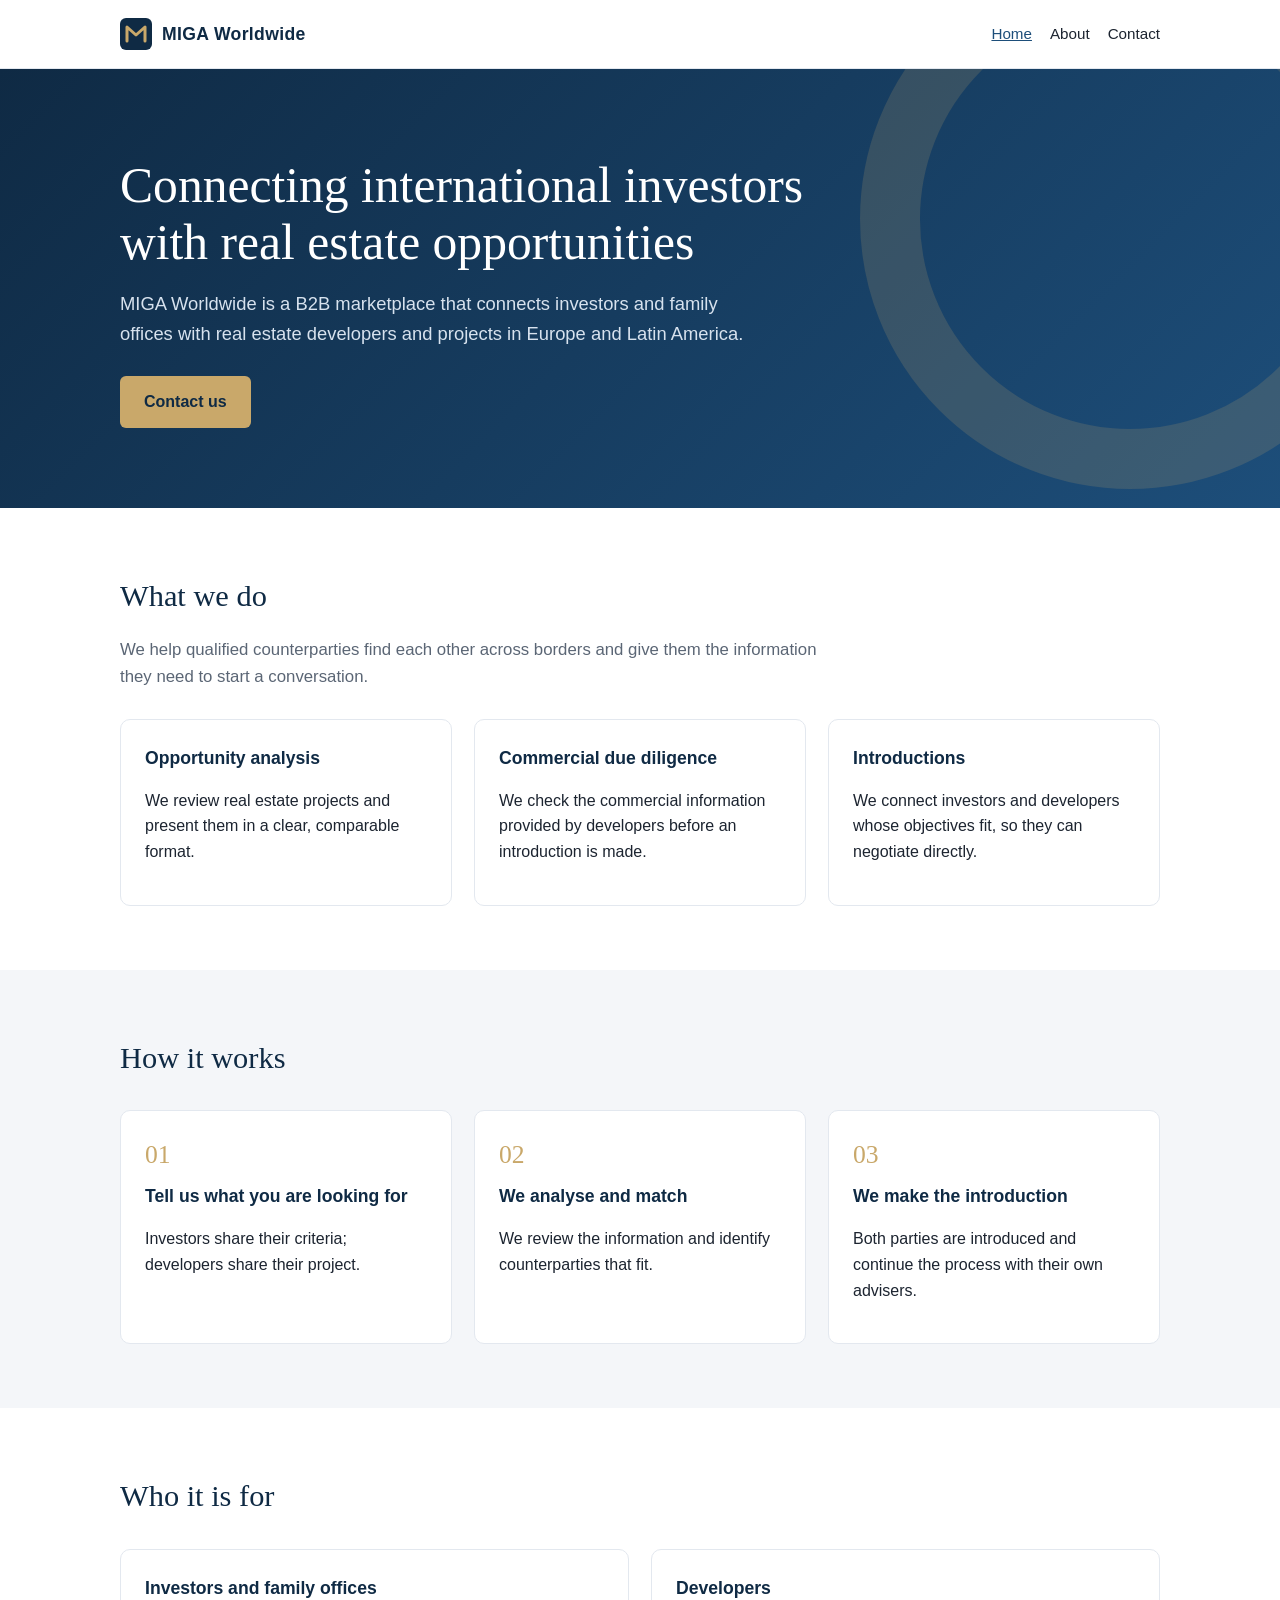
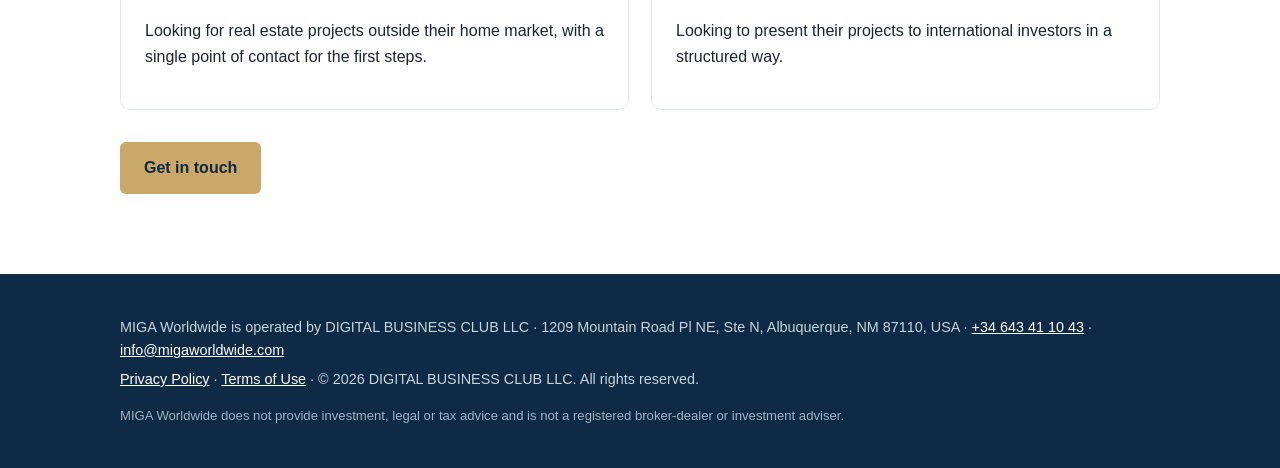
==== index.html @ 33de41b5 "Web inicial MIGA Worldwide (D1)" ====
<!DOCTYPE html>
<html lang="en">
<head>
  <meta charset="utf-8">
  <meta name="viewport" content="width=device-width, initial-scale=1">
  <title>MIGA Worldwide | International Real Estate Investment Marketplace</title>
  <meta name="description" content="MIGA Worldwide is a B2B marketplace connecting investors and family offices with real estate developers and opportunities in Europe and Latin America. Operated by DIGITAL BUSINESS CLUB LLC.">
  <!-- META DOMAIN VERIFICATION: <meta name="facebook-domain-verification" content="PEGAR_CODIGO_AQUI" /> -->
  <link rel="canonical" href="https://migaworldwide.com/">
  <link rel="icon" href="/assets/favicon.svg" type="image/svg+xml">
  <meta property="og:type" content="website">
  <meta property="og:site_name" content="MIGA Worldwide">
  <meta property="og:title" content="MIGA Worldwide | International Real Estate Investment Marketplace">
  <meta property="og:description" content="MIGA Worldwide is a B2B marketplace connecting investors and family offices with real estate developers and opportunities in Europe and Latin America. Operated by DIGITAL BUSINESS CLUB LLC.">
  <meta property="og:url" content="https://migaworldwide.com/">
  <meta property="og:image" content="https://migaworldwide.com/assets/og.png">
  <link rel="stylesheet" href="/assets/style.css">
</head>
<body>
<header class="site"><div class="wrap">
  <a class="brand" href="/"><img src="/assets/favicon.svg" alt="" width="32" height="32">MIGA Worldwide</a>
  <nav aria-label="Main"><a href="/" aria-current="page">Home</a><a href="/about/">About</a><a href="/contact/">Contact</a></nav>
</div></header>
<main>
<section class="hero"><div class="wrap">
  <h1>Connecting international investors with real estate opportunities</h1>
  <p>MIGA Worldwide is a B2B marketplace that connects investors and family offices with real estate developers and projects in Europe and Latin America.</p>
  <a class="btn" href="/contact/">Contact us</a>
</div></section>
<section><div class="wrap">
  <h2>What we do</h2>
  <p class="lead">We help qualified counterparties find each other across borders and give them the information they need to start a conversation.</p>
  <div class="grid">
    <div class="card"><h3>Opportunity analysis</h3><p>We review real estate projects and present them in a clear, comparable format.</p></div>
    <div class="card"><h3>Commercial due diligence</h3><p>We check the commercial information provided by developers before an introduction is made.</p></div>
    <div class="card"><h3>Introductions</h3><p>We connect investors and developers whose objectives fit, so they can negotiate directly.</p></div>
  </div>
</div></section>
<section class="alt"><div class="wrap">
  <h2>How it works</h2>
  <div class="grid">
    <div class="card"><span class="step">01</span><h3>Tell us what you are looking for</h3><p>Investors share their criteria; developers share their project.</p></div>
    <div class="card"><span class="step">02</span><h3>We analyse and match</h3><p>We review the information and identify counterparties that fit.</p></div>
    <div class="card"><span class="step">03</span><h3>We make the introduction</h3><p>Both parties are introduced and continue the process with their own advisers.</p></div>
  </div>
</div></section>
<section><div class="wrap">
  <h2>Who it is for</h2>
  <div class="grid">
    <div class="card"><h3>Investors and family offices</h3><p>Looking for real estate projects outside their home market, with a single point of contact for the first steps.</p></div>
    <div class="card"><h3>Developers</h3><p>Looking to present their projects to international investors in a structured way.</p></div>
  </div>
  <p style="margin-top:32px"><a class="btn" href="/contact/">Get in touch</a></p>
</div></section>
</main>
<footer class="site"><div class="wrap">
  <p>MIGA Worldwide is operated by DIGITAL BUSINESS CLUB LLC · 1209 Mountain Road Pl NE, Ste N, Albuquerque, NM 87110, USA · <a href="tel:+34643411043">+34 643 41 10 43</a> · <a href="mailto:info@migaworldwide.com">info@migaworldwide.com</a></p>
  <p><a href="/privacy/">Privacy Policy</a> · <a href="/terms/">Terms of Use</a> · &copy; 2026 DIGITAL BUSINESS CLUB LLC. All rights reserved.</p>
  <p class="disclaimer">MIGA Worldwide does not provide investment, legal or tax advice and is not a registered broker-dealer or investment adviser.</p>
</div></footer>
</body>
</html>
---- assets/style.css ----
:root{--navy:#0f2a44;--navy2:#1d4e7a;--gold:#c9a86a;--ink:#1c2430;--muted:#5b6675;--bg:#ffffff;--soft:#f4f6f9;--line:#e3e8ef}
*{box-sizing:border-box}
html{-webkit-text-size-adjust:100%}
body{margin:0;font-family:-apple-system,BlinkMacSystemFont,"Segoe UI",Roboto,Helvetica,Arial,sans-serif;color:var(--ink);background:var(--bg);line-height:1.6}
a{color:var(--navy2)}
.wrap{max-width:1080px;margin:0 auto;padding:0 20px}
header.site{border-bottom:1px solid var(--line);background:#fff}
header.site .wrap{display:flex;align-items:center;justify-content:space-between;gap:16px;min-height:68px;flex-wrap:wrap}
.brand{display:flex;align-items:center;gap:10px;font-weight:700;color:var(--navy);text-decoration:none;font-size:1.1rem;letter-spacing:.02em}
.brand img{width:32px;height:32px}
nav a{margin-left:18px;color:var(--ink);text-decoration:none;font-size:.95rem}
nav a:hover,nav a[aria-current]{color:var(--navy2);text-decoration:underline}
.hero{background:linear-gradient(135deg,var(--navy),var(--navy2));color:#fff;padding:88px 0 80px;position:relative;overflow:hidden}
.hero:after{content:"";position:absolute;right:-120px;top:-120px;width:420px;height:420px;border-radius:50%;border:60px solid rgba(201,168,106,.18)}
.hero h1{font-family:Georgia,"Times New Roman",serif;font-weight:400;font-size:clamp(2rem,4.5vw,3.1rem);line-height:1.15;margin:0 0 18px;max-width:760px}
.hero p{font-size:1.15rem;color:#d7e2ee;max-width:640px;margin:0 0 28px}
.btn{display:inline-block;background:var(--gold);color:var(--navy);font-weight:600;padding:13px 24px;border-radius:6px;text-decoration:none}
.btn:hover{filter:brightness(1.05)}
section{padding:64px 0}
section.alt{background:var(--soft)}
h2{font-family:Georgia,"Times New Roman",serif;font-weight:400;color:var(--navy);font-size:1.9rem;margin:0 0 16px}
h3{color:var(--navy);margin:0 0 8px;font-size:1.1rem}
.lead{color:var(--muted);max-width:720px;font-size:1.05rem}
.grid{display:grid;grid-template-columns:repeat(auto-fit,minmax(240px,1fr));gap:22px;margin-top:28px}
.card{background:#fff;border:1px solid var(--line);border-radius:10px;padding:24px}
.step{font-family:Georgia,serif;color:var(--gold);font-size:1.6rem;display:block;margin-bottom:6px}
.page{padding:56px 0 64px}
.page h1{font-family:Georgia,"Times New Roman",serif;font-weight:400;color:var(--navy);font-size:2.2rem;margin:0 0 20px}
.page h2{font-size:1.35rem;margin-top:32px}
.prose{max-width:780px}
address{font-style:normal}
.contact-box{background:var(--soft);border:1px solid var(--line);border-radius:10px;padding:24px;max-width:560px}
.contact-box dt{font-weight:600;color:var(--navy);margin-top:12px}
.contact-box dd{margin:2px 0 0}
footer.site{background:var(--navy);color:#c6d3e0;font-size:.9rem;padding:36px 0}
footer.site a{color:#fff}
footer.site p{margin:6px 0}
.disclaimer{color:#9fb2c6;font-size:.82rem;margin-top:14px!important}
@media (max-width:600px){nav a{margin:0 14px 0 0}header.site .wrap{padding-top:10px;padding-bottom:10px}.hero{padding:60px 0}}
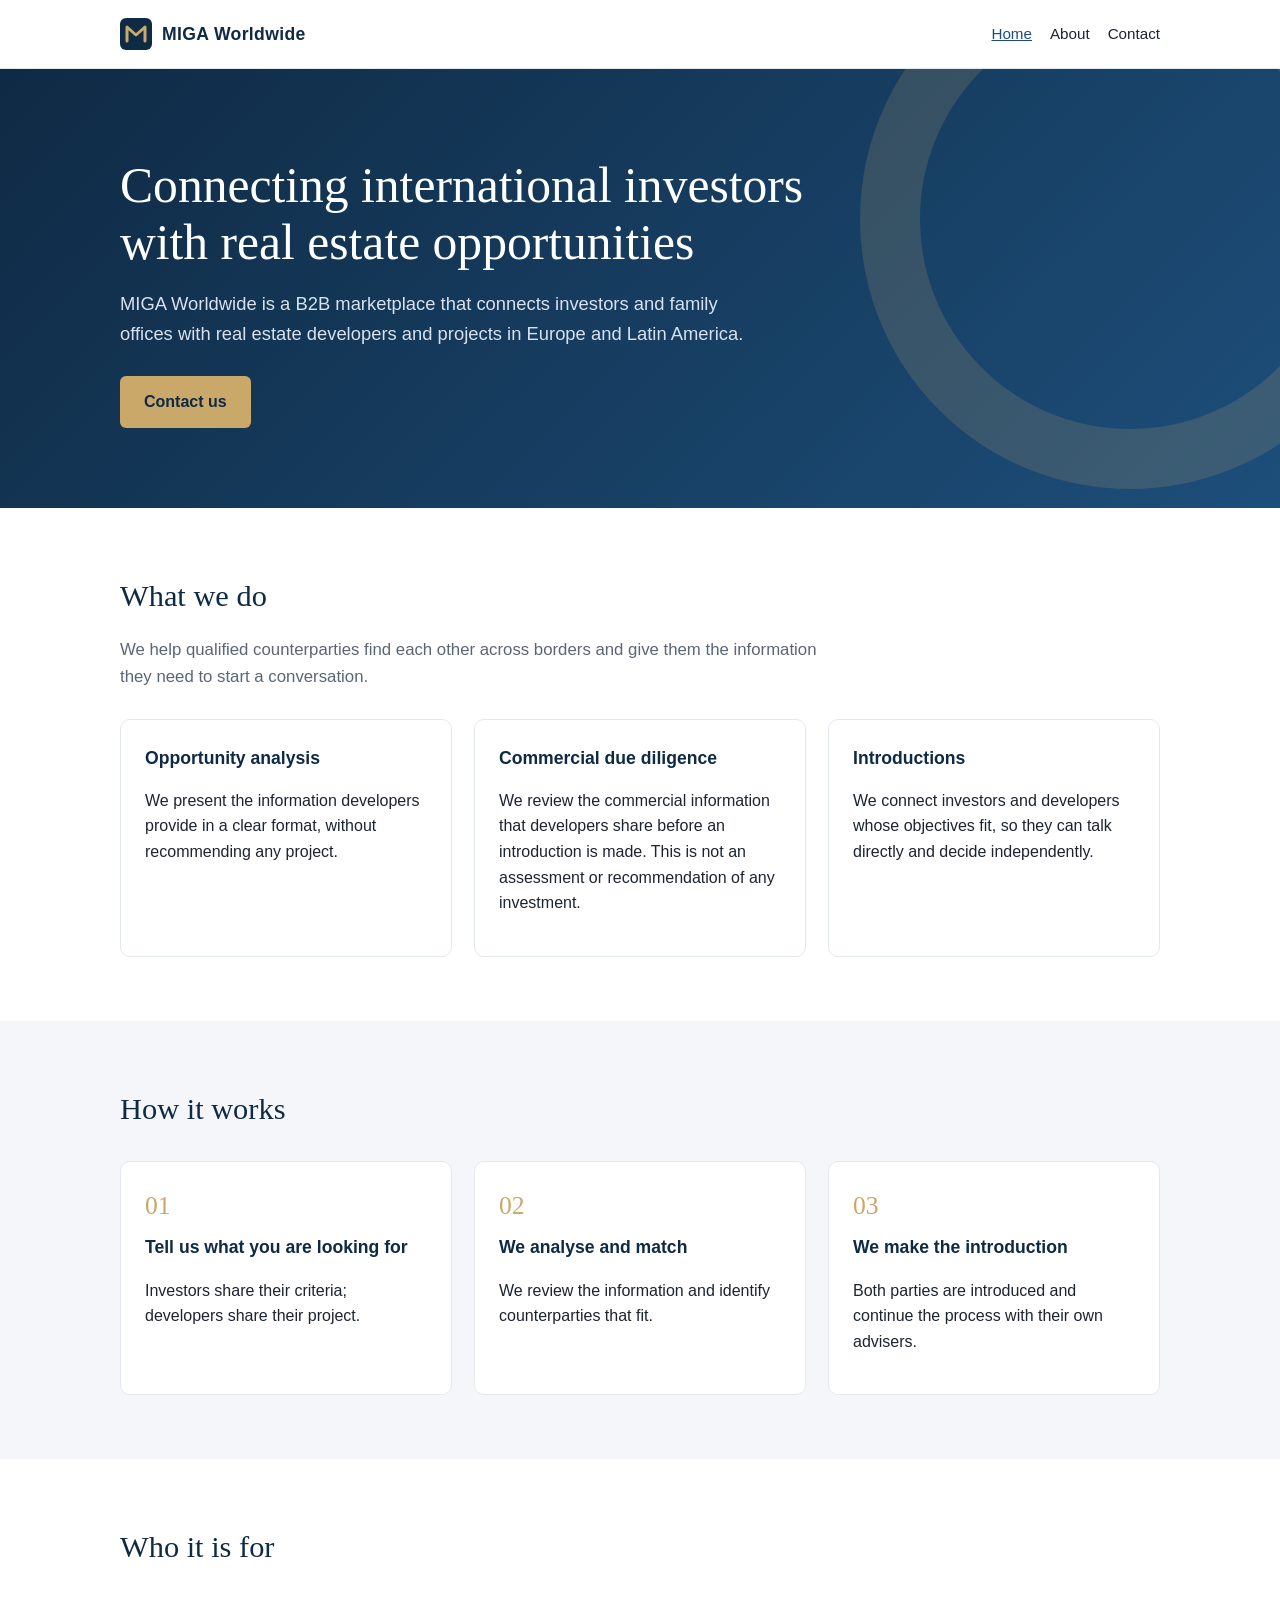
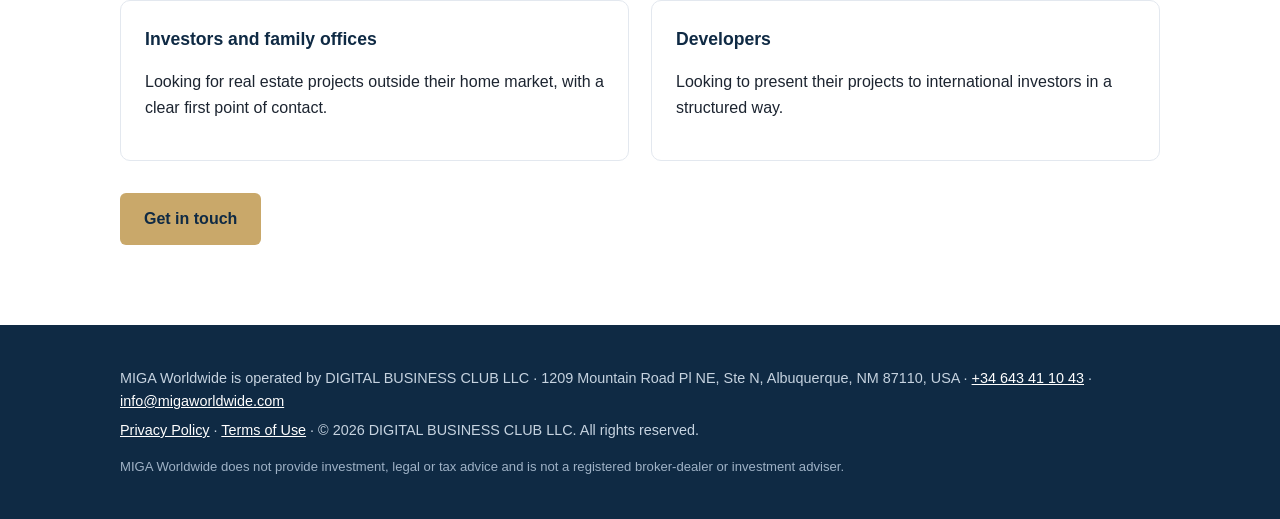
==== commit a14ee341: "Ajustes de redacción tras auditoría (riesgo regulatorio) y OG" ====
--- a/index.html
+++ b/index.html
@@ -14,6 +14,8 @@
   <meta property="og:description" content="MIGA Worldwide is a B2B marketplace connecting investors and family offices with real estate developers and opportunities in Europe and Latin America. Operated by DIGITAL BUSINESS CLUB LLC.">
   <meta property="og:url" content="https://migaworldwide.com/">
   <meta property="og:image" content="https://migaworldwide.com/assets/og.png">
+  <meta property="og:image:alt" content="MIGA Worldwide">
+  <meta name="twitter:card" content="summary_large_image">
   <link rel="stylesheet" href="/assets/style.css">
 </head>
 <body>
@@ -31,9 +33,9 @@
   <h2>What we do</h2>
   <p class="lead">We help qualified counterparties find each other across borders and give them the information they need to start a conversation.</p>
   <div class="grid">
-    <div class="card"><h3>Opportunity analysis</h3><p>We review real estate projects and present them in a clear, comparable format.</p></div>
-    <div class="card"><h3>Commercial due diligence</h3><p>We check the commercial information provided by developers before an introduction is made.</p></div>
-    <div class="card"><h3>Introductions</h3><p>We connect investors and developers whose objectives fit, so they can negotiate directly.</p></div>
+    <div class="card"><h3>Opportunity analysis</h3><p>We present the information developers provide in a clear format, without recommending any project.</p></div>
+    <div class="card"><h3>Commercial due diligence</h3><p>We review the commercial information that developers share before an introduction is made. This is not an assessment or recommendation of any investment.</p></div>
+    <div class="card"><h3>Introductions</h3><p>We connect investors and developers whose objectives fit, so they can talk directly and decide independently.</p></div>
   </div>
 </div></section>
 <section class="alt"><div class="wrap">
@@ -47,7 +49,7 @@
 <section><div class="wrap">
   <h2>Who it is for</h2>
   <div class="grid">
-    <div class="card"><h3>Investors and family offices</h3><p>Looking for real estate projects outside their home market, with a single point of contact for the first steps.</p></div>
+    <div class="card"><h3>Investors and family offices</h3><p>Looking for real estate projects outside their home market, with a clear first point of contact.</p></div>
     <div class="card"><h3>Developers</h3><p>Looking to present their projects to international investors in a structured way.</p></div>
   </div>
   <p style="margin-top:32px"><a class="btn" href="/contact/">Get in touch</a></p>
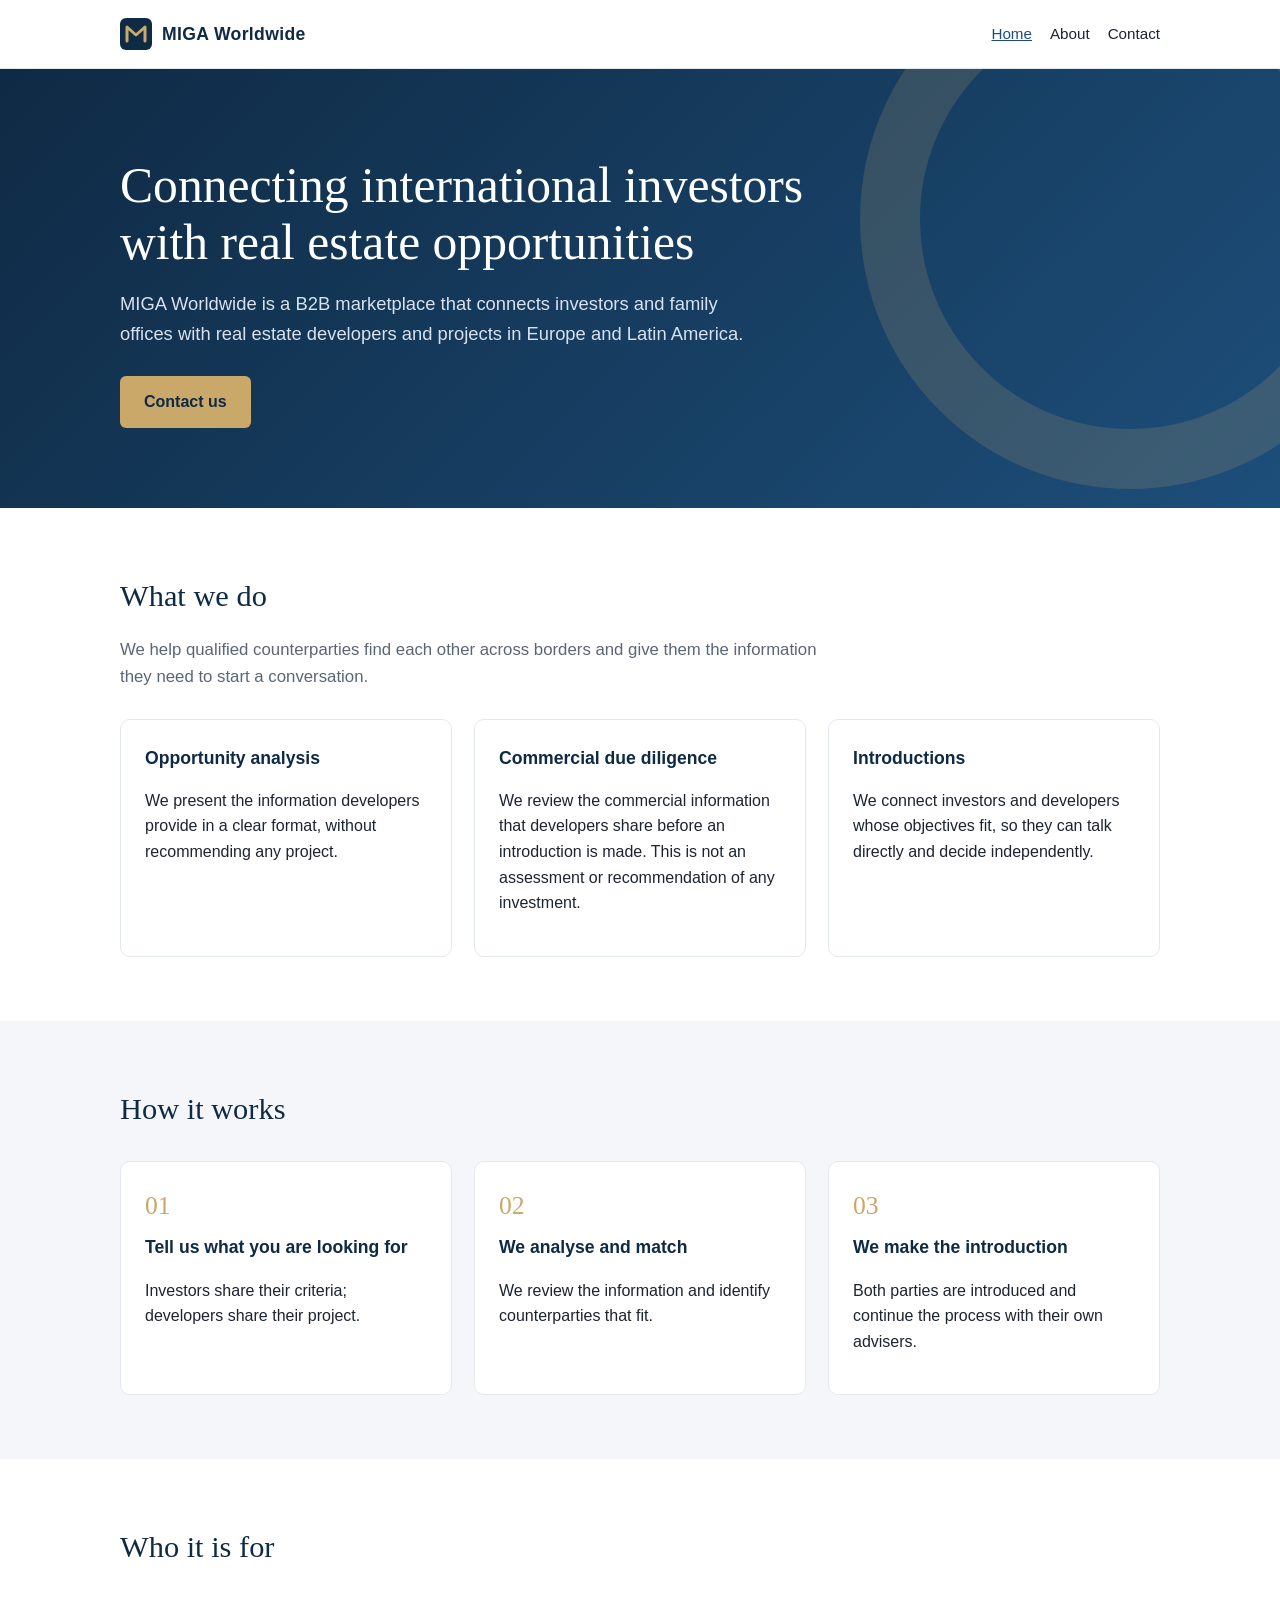
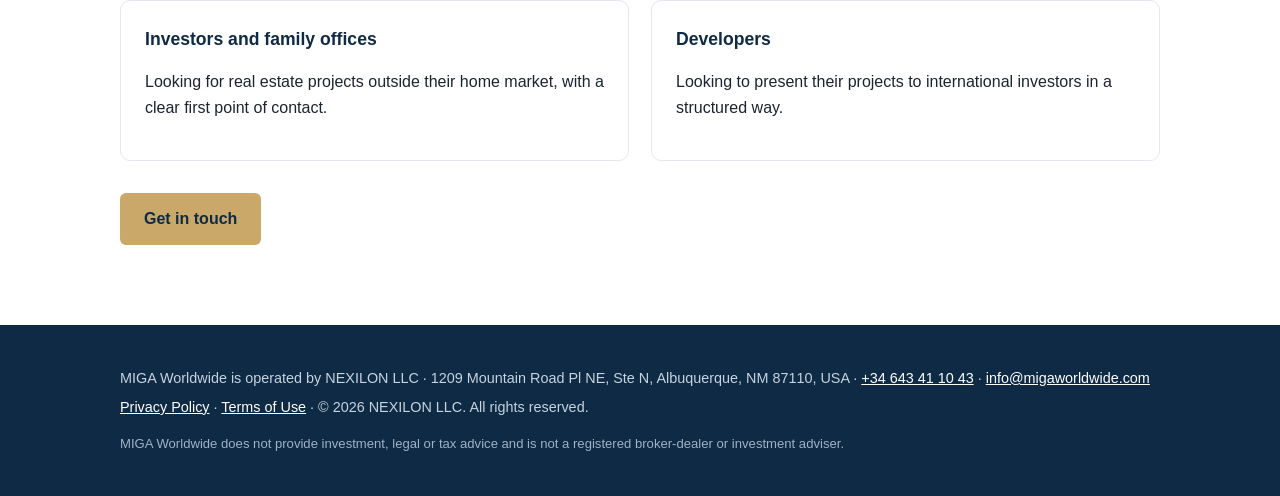
==== commit 18f32ea1: "Entidad legal: NEXILON LLC (D2)" ====
--- a/index.html
+++ b/index.html
@@ -4,14 +4,14 @@
   <meta charset="utf-8">
   <meta name="viewport" content="width=device-width, initial-scale=1">
   <title>MIGA Worldwide | International Real Estate Investment Marketplace</title>
-  <meta name="description" content="MIGA Worldwide is a B2B marketplace connecting investors and family offices with real estate developers and opportunities in Europe and Latin America. Operated by DIGITAL BUSINESS CLUB LLC.">
-  <!-- META DOMAIN VERIFICATION: <meta name="facebook-domain-verification" content="PEGAR_CODIGO_AQUI" /> -->
+  <meta name="description" content="MIGA Worldwide is a B2B marketplace connecting investors and family offices with real estate developers and opportunities in Europe and Latin America. Operated by NEXILON LLC.">
+  <meta name="facebook-domain-verification" content="yw71cjnn2fhqag37tvkx1z5cruil11" />
   <link rel="canonical" href="https://migaworldwide.com/">
   <link rel="icon" href="/assets/favicon.svg" type="image/svg+xml">
   <meta property="og:type" content="website">
   <meta property="og:site_name" content="MIGA Worldwide">
   <meta property="og:title" content="MIGA Worldwide | International Real Estate Investment Marketplace">
-  <meta property="og:description" content="MIGA Worldwide is a B2B marketplace connecting investors and family offices with real estate developers and opportunities in Europe and Latin America. Operated by DIGITAL BUSINESS CLUB LLC.">
+  <meta property="og:description" content="MIGA Worldwide is a B2B marketplace connecting investors and family offices with real estate developers and opportunities in Europe and Latin America. Operated by NEXILON LLC.">
   <meta property="og:url" content="https://migaworldwide.com/">
   <meta property="og:image" content="https://migaworldwide.com/assets/og.png">
   <meta property="og:image:alt" content="MIGA Worldwide">
@@ -56,8 +56,8 @@
 </div></section>
 </main>
 <footer class="site"><div class="wrap">
-  <p>MIGA Worldwide is operated by DIGITAL BUSINESS CLUB LLC · 1209 Mountain Road Pl NE, Ste N, Albuquerque, NM 87110, USA · <a href="tel:+34643411043">+34 643 41 10 43</a> · <a href="mailto:info@migaworldwide.com">info@migaworldwide.com</a></p>
-  <p><a href="/privacy/">Privacy Policy</a> · <a href="/terms/">Terms of Use</a> · &copy; 2026 DIGITAL BUSINESS CLUB LLC. All rights reserved.</p>
+  <p>MIGA Worldwide is operated by NEXILON LLC · 1209 Mountain Road Pl NE, Ste N, Albuquerque, NM 87110, USA · <a href="tel:+34643411043">+34 643 41 10 43</a> · <a href="mailto:info@migaworldwide.com">info@migaworldwide.com</a></p>
+  <p><a href="/privacy/">Privacy Policy</a> · <a href="/terms/">Terms of Use</a> · &copy; 2026 NEXILON LLC. All rights reserved.</p>
   <p class="disclaimer">MIGA Worldwide does not provide investment, legal or tax advice and is not a registered broker-dealer or investment adviser.</p>
 </div></footer>
 </body>
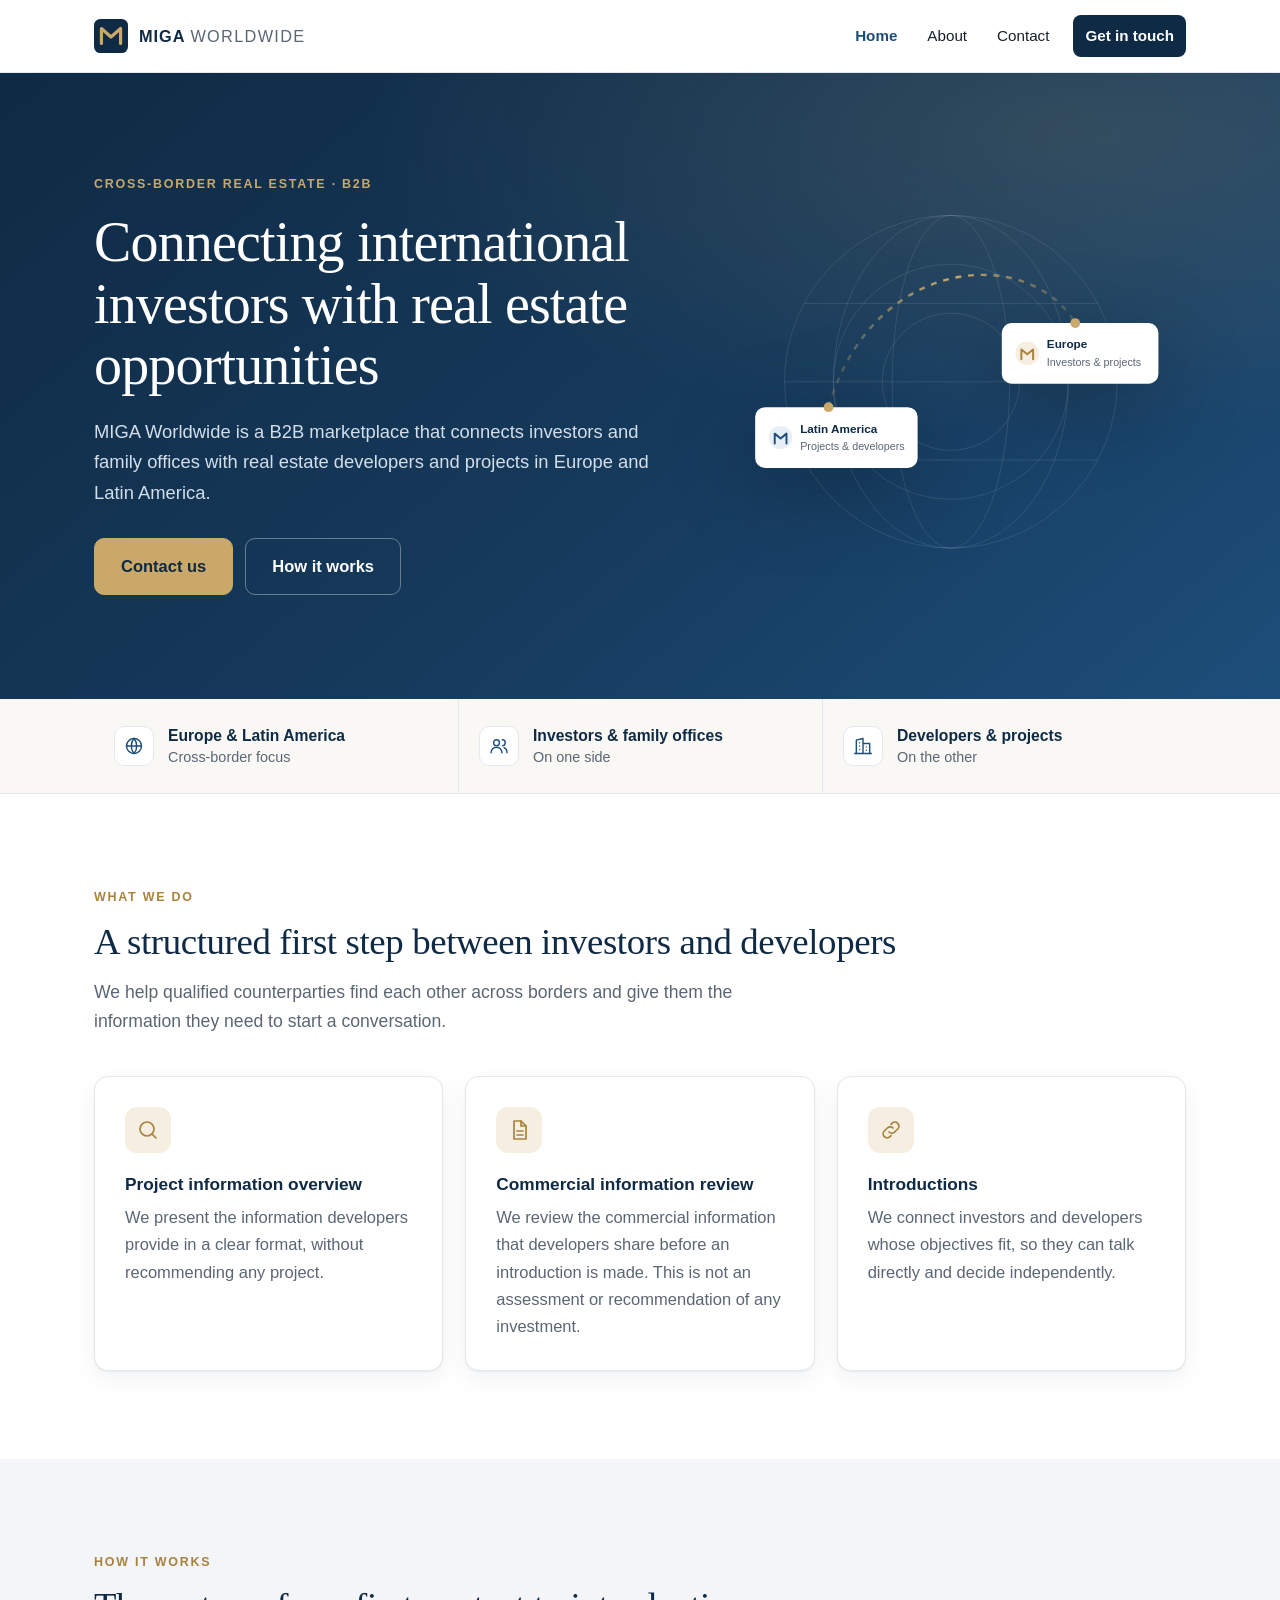
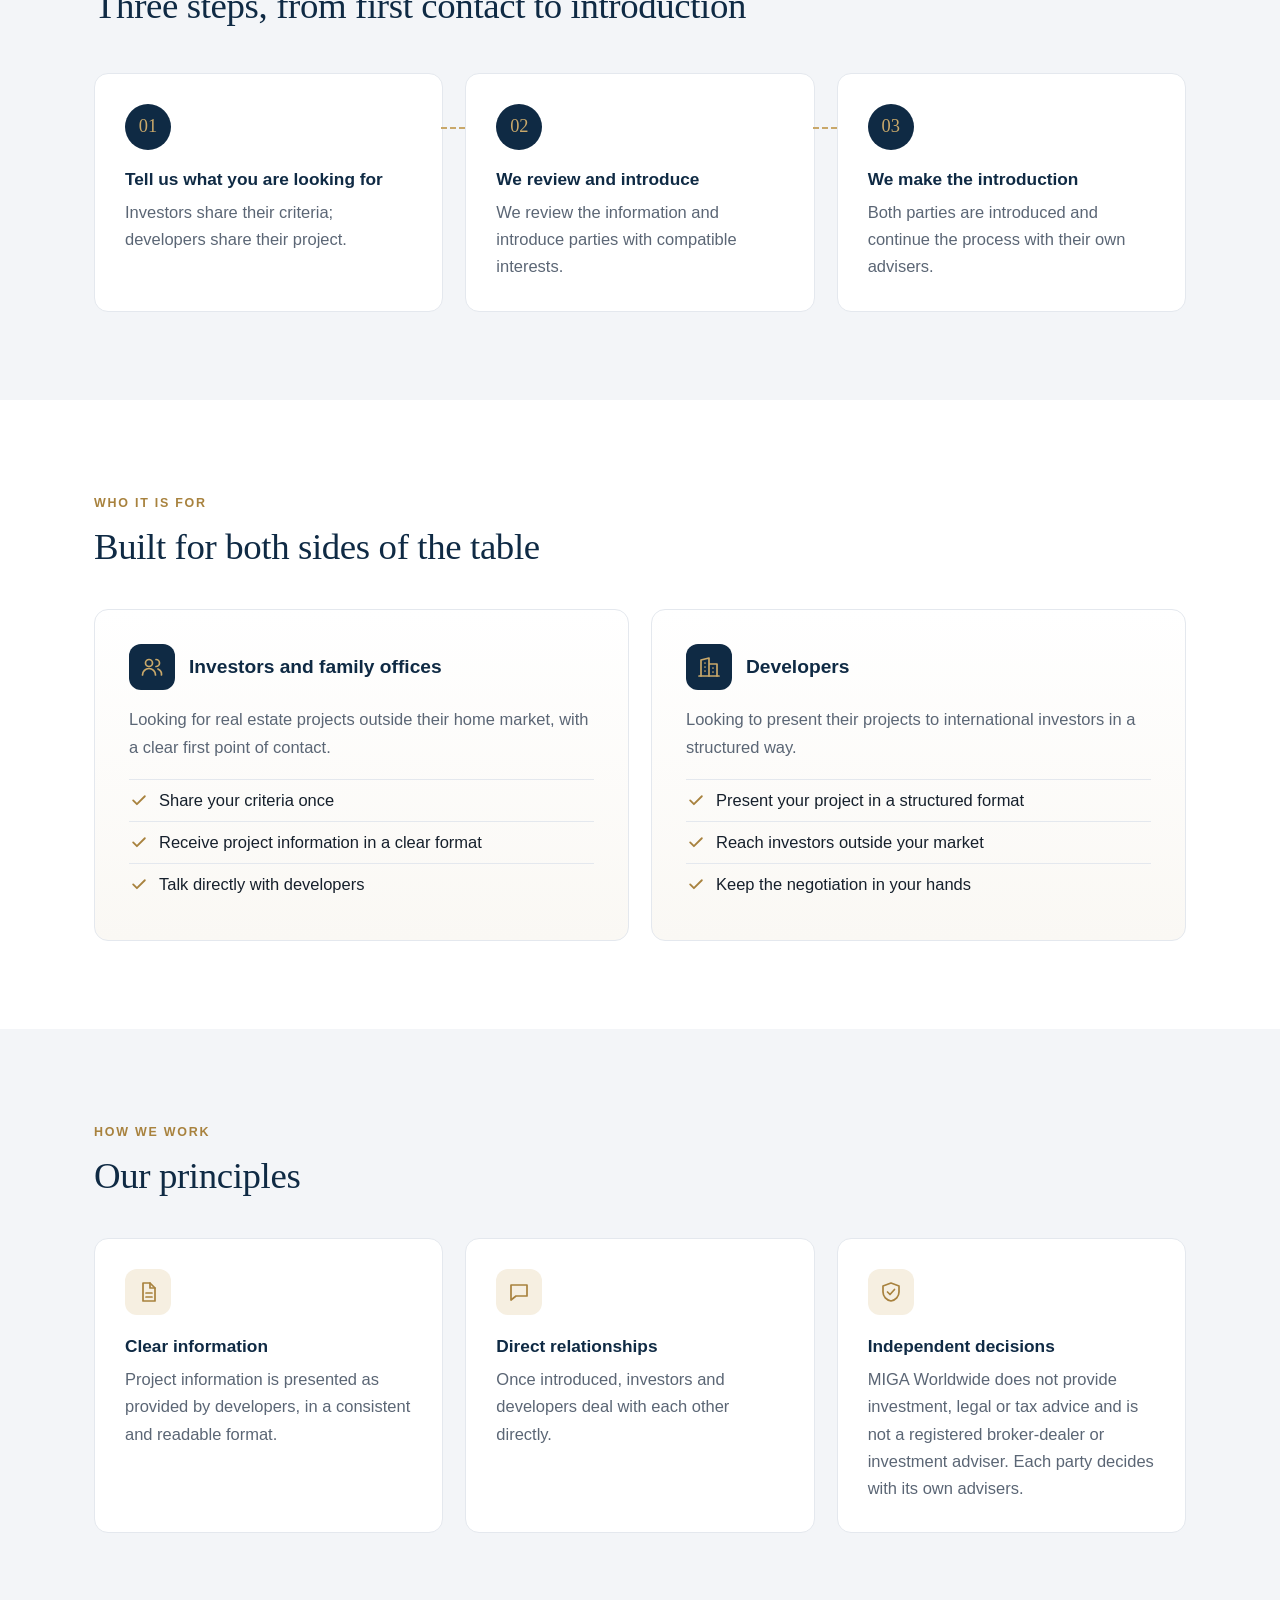
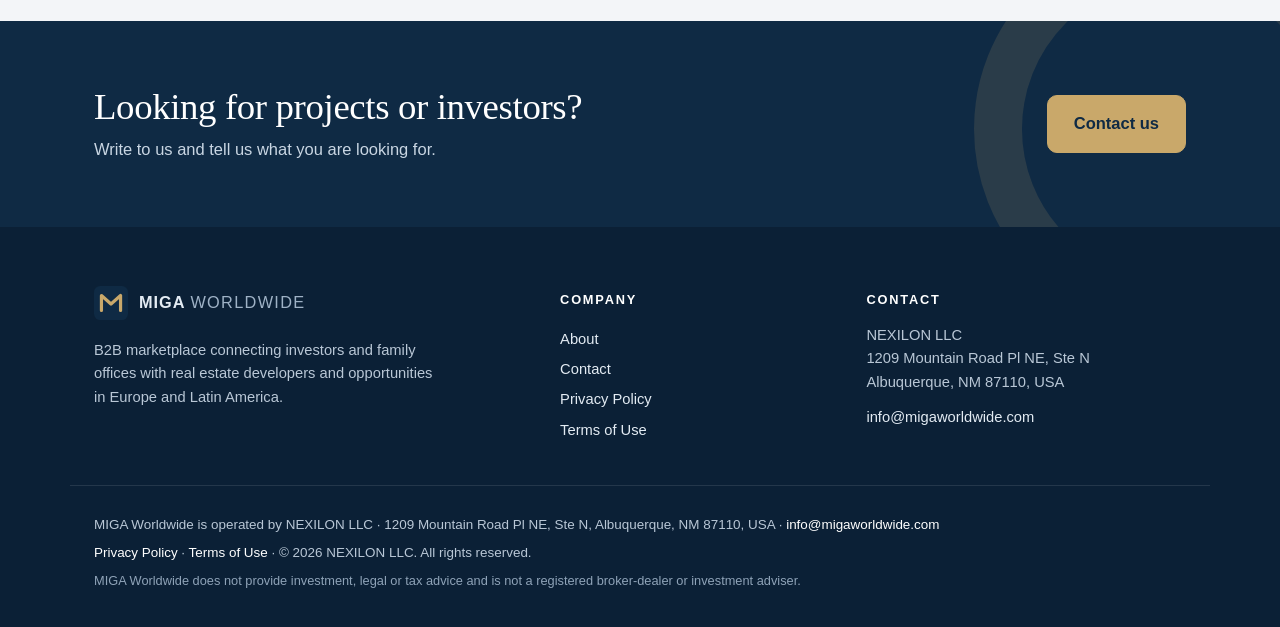
==== commit 00af5377: "Rediseño institucional, sin teléfono público, redacción suavizada (D3)" ====
--- a/index.html
+++ b/index.html
@@ -8,6 +8,7 @@
   <meta name="facebook-domain-verification" content="yw71cjnn2fhqag37tvkx1z5cruil11" />
   <link rel="canonical" href="https://migaworldwide.com/">
   <link rel="icon" href="/assets/favicon.svg" type="image/svg+xml">
+  <meta name="theme-color" content="#0f2a44">
   <meta property="og:type" content="website">
   <meta property="og:site_name" content="MIGA Worldwide">
   <meta property="og:title" content="MIGA Worldwide | International Real Estate Investment Marketplace">
@@ -20,45 +21,123 @@
 </head>
 <body>
 <header class="site"><div class="wrap">
-  <a class="brand" href="/"><img src="/assets/favicon.svg" alt="" width="32" height="32">MIGA Worldwide</a>
-  <nav aria-label="Main"><a href="/" aria-current="page">Home</a><a href="/about/">About</a><a href="/contact/">Contact</a></nav>
+  <a class="brand" href="/"><svg class="logo" viewBox="0 0 64 64" aria-hidden="true"><rect width="64" height="64" rx="12" fill="#0f2a44"/><path d="M14 46V18l18 16 18-16v28" fill="none" stroke="#c9a86a" stroke-width="6" stroke-linejoin="round" stroke-linecap="round"/></svg><span>MIGA <em>Worldwide</em></span></a>
+  <nav aria-label="Main"><a href="/" aria-current="page">Home</a><a href="/about/">About</a><a href="/contact/">Contact</a><a class="nav-cta" href="/contact/">Get in touch</a></nav>
 </div></header>
 <main>
-<section class="hero"><div class="wrap">
-  <h1>Connecting international investors with real estate opportunities</h1>
-  <p>MIGA Worldwide is a B2B marketplace that connects investors and family offices with real estate developers and projects in Europe and Latin America.</p>
+<section class="hero"><div class="wrap hero-grid">
+  <div>
+    <span class="eyebrow eyebrow-light">Cross-border real estate · B2B</span>
+    <h1>Connecting international investors with real estate opportunities</h1>
+    <p>MIGA Worldwide is a B2B marketplace that connects investors and family offices with real estate developers and projects in Europe and Latin America.</p>
+    <div class="actions"><a class="btn" href="/contact/">Contact us</a><a class="btn btn-ghost" href="#how-it-works">How it works</a></div>
+  </div>
+  <svg class="hero-art" viewBox="0 0 480 400" aria-hidden="true">
+  <defs>
+    <linearGradient id="arc" x1="0" x2="1"><stop offset="0" stop-color="#c9a86a" stop-opacity=".2"/><stop offset=".5" stop-color="#c9a86a"/><stop offset="1" stop-color="#c9a86a" stop-opacity=".2"/></linearGradient>
+  </defs>
+  <g fill="none" stroke="rgba(255,255,255,.10)">
+    <circle cx="240" cy="200" r="170"/><circle cx="240" cy="200" r="120"/><circle cx="240" cy="200" r="70"/>
+    <ellipse cx="240" cy="200" rx="60" ry="170"/><ellipse cx="240" cy="200" rx="120" ry="170"/>
+    <path d="M70 200h340M90 120h300M90 280h300"/>
+  </g>
+  <path d="M115 226 C 160 70, 320 60, 367 140" fill="none" stroke="url(#arc)" stroke-width="2.5" stroke-dasharray="6 7"/>
+  <g>
+    <rect x="40" y="226" width="166" height="62" rx="10" fill="#fff"/>
+    <circle cx="66" cy="257" r="12" fill="#e8eef5"/><path d="M60 263v-10l6 5 6-5v10" fill="none" stroke="#1d4e7a" stroke-width="2" stroke-linecap="round" stroke-linejoin="round"/>
+    <text x="86" y="252" font-family="Inter,Arial,sans-serif" font-size="12" font-weight="600" fill="#0f2a44">Latin America</text>
+    <text x="86" y="270" font-family="Inter,Arial,sans-serif" font-size="11" fill="#5b6675">Projects &amp; developers</text>
+  </g>
+  <g>
+    <rect x="292" y="140" width="160" height="62" rx="10" fill="#fff"/>
+    <circle cx="318" cy="171" r="12" fill="#f6efe1"/><path d="M312 177v-10l6 5 6-5v10" fill="none" stroke="#a8823e" stroke-width="2" stroke-linecap="round" stroke-linejoin="round"/>
+    <text x="338" y="166" font-family="Inter,Arial,sans-serif" font-size="12" font-weight="600" fill="#0f2a44">Europe</text>
+    <text x="338" y="184" font-family="Inter,Arial,sans-serif" font-size="11" fill="#5b6675">Investors &amp; projects</text>
+  </g>
+  <circle cx="115" cy="226" r="5" fill="#c9a86a"/><circle cx="367" cy="140" r="5" fill="#c9a86a"/>
+</svg>
+</div></section>
+
+<section class="strip"><div class="wrap strip-grid">
+  <div><svg class="ico" viewBox="0 0 24 24" aria-hidden="true"><circle cx="12" cy="12" r="9"/><path d="M3 12h18M12 3a14 14 0 0 1 0 18M12 3a14 14 0 0 0 0 18"/></svg><span><strong>Europe &amp; Latin America</strong>Cross-border focus</span></div>
+  <div><svg class="ico" viewBox="0 0 24 24" aria-hidden="true"><circle cx="9" cy="8" r="3.5"/><path d="M2.5 20a6.5 6.5 0 0 1 13 0"/><path d="M16 4.5a3.5 3.5 0 0 1 0 7M18 14a6 6 0 0 1 3.5 6"/></svg><span><strong>Investors &amp; family offices</strong>On one side</span></div>
+  <div><svg class="ico" viewBox="0 0 24 24" aria-hidden="true"><path d="M4 21V5l8-2v18M12 9h8v12M8 8h0M8 12h0M8 16h0M16 13h0M16 17h0"/><path d="M2 21h20"/></svg><span><strong>Developers &amp; projects</strong>On the other</span></div>
+</div></section>
+
+<section><div class="wrap">
+  <span class="eyebrow">What we do</span>
+  <h2>A structured first step between investors and developers</h2>
+  <p class="lead">We help qualified counterparties find each other across borders and give them the information they need to start a conversation.</p>
+  <div class="grid three">
+    <article class="card"><svg class="ico" viewBox="0 0 24 24" aria-hidden="true"><circle cx="11" cy="11" r="7"/><path d="M20 20l-4-4"/></svg><h3>Project information overview</h3><p>We present the information developers provide in a clear format, without recommending any project.</p></article>
+    <article class="card"><svg class="ico" viewBox="0 0 24 24" aria-hidden="true"><path d="M7 3h7l5 5v13H7z"/><path d="M14 3v5h5M10 13h6M10 17h6"/></svg><h3>Commercial information review</h3><p>We review the commercial information that developers share before an introduction is made. This is not an assessment or recommendation of any investment.</p></article>
+    <article class="card"><svg class="ico" viewBox="0 0 24 24" aria-hidden="true"><path d="M10 14a4 4 0 0 0 5.7 0l3-3a4 4 0 0 0-5.7-5.7l-1 1"/><path d="M14 10a4 4 0 0 0-5.7 0l-3 3a4 4 0 0 0 5.7 5.7l1-1"/></svg><h3>Introductions</h3><p>We connect investors and developers whose objectives fit, so they can talk directly and decide independently.</p></article>
+  </div>
+</div></section>
+
+<section class="alt" id="how-it-works"><div class="wrap">
+  <span class="eyebrow">How it works</span>
+  <h2>Three steps, from first contact to introduction</h2>
+  <ol class="steps">
+    <li><span class="num">01</span><h3>Tell us what you are looking for</h3><p>Investors share their criteria; developers share their project.</p></li>
+    <li><span class="num">02</span><h3>We review and introduce</h3><p>We review the information and introduce parties with compatible interests.</p></li>
+    <li><span class="num">03</span><h3>We make the introduction</h3><p>Both parties are introduced and continue the process with their own advisers.</p></li>
+  </ol>
+</div></section>
+
+<section><div class="wrap">
+  <span class="eyebrow">Who it is for</span>
+  <h2>Built for both sides of the table</h2>
+  <div class="grid two">
+    <article class="panel">
+      <div class="panel-head"><svg class="ico" viewBox="0 0 24 24" aria-hidden="true"><circle cx="9" cy="8" r="3.5"/><path d="M2.5 20a6.5 6.5 0 0 1 13 0"/><path d="M16 4.5a3.5 3.5 0 0 1 0 7M18 14a6 6 0 0 1 3.5 6"/></svg><h3>Investors and family offices</h3></div>
+      <p>Looking for real estate projects outside their home market, with a clear first point of contact.</p>
+      <ul class="checks"><li><svg class="ico" viewBox="0 0 24 24" aria-hidden="true"><path d="M5 12.5l4.5 4.5L19 7.5"/></svg>Share your criteria once</li><li><svg class="ico" viewBox="0 0 24 24" aria-hidden="true"><path d="M5 12.5l4.5 4.5L19 7.5"/></svg>Receive project information in a clear format</li><li><svg class="ico" viewBox="0 0 24 24" aria-hidden="true"><path d="M5 12.5l4.5 4.5L19 7.5"/></svg>Talk directly with developers</li></ul>
+    </article>
+    <article class="panel">
+      <div class="panel-head"><svg class="ico" viewBox="0 0 24 24" aria-hidden="true"><path d="M4 21V5l8-2v18M12 9h8v12M8 8h0M8 12h0M8 16h0M16 13h0M16 17h0"/><path d="M2 21h20"/></svg><h3>Developers</h3></div>
+      <p>Looking to present their projects to international investors in a structured way.</p>
+      <ul class="checks"><li><svg class="ico" viewBox="0 0 24 24" aria-hidden="true"><path d="M5 12.5l4.5 4.5L19 7.5"/></svg>Present your project in a structured format</li><li><svg class="ico" viewBox="0 0 24 24" aria-hidden="true"><path d="M5 12.5l4.5 4.5L19 7.5"/></svg>Reach investors outside your market</li><li><svg class="ico" viewBox="0 0 24 24" aria-hidden="true"><path d="M5 12.5l4.5 4.5L19 7.5"/></svg>Keep the negotiation in your hands</li></ul>
+    </article>
+  </div>
+</div></section>
+
+<section class="alt"><div class="wrap">
+  <span class="eyebrow">How we work</span>
+  <h2>Our principles</h2>
+  <div class="grid three">
+    <article class="card flat"><svg class="ico" viewBox="0 0 24 24" aria-hidden="true"><path d="M7 3h7l5 5v13H7z"/><path d="M14 3v5h5M10 13h6M10 17h6"/></svg><h3>Clear information</h3><p>Project information is presented as provided by developers, in a consistent and readable format.</p></article>
+    <article class="card flat"><svg class="ico" viewBox="0 0 24 24" aria-hidden="true"><path d="M4 5h16v11H9l-5 4z"/></svg><h3>Direct relationships</h3><p>Once introduced, investors and developers deal with each other directly.</p></article>
+    <article class="card flat"><svg class="ico" viewBox="0 0 24 24" aria-hidden="true"><path d="M12 3l8 3v6c0 4.5-3.4 8.2-8 9-4.6-.8-8-4.5-8-9V6z"/><path d="M8.5 12l2.5 2.5 4.5-5"/></svg><h3>Independent decisions</h3><p>MIGA Worldwide does not provide investment, legal or tax advice and is not a registered broker-dealer or investment adviser. Each party decides with its own advisers.</p></article>
+  </div>
+</div></section>
+
+<section class="cta"><div class="wrap cta-inner">
+  <div><h2>Looking for projects or investors?</h2><p>Write to us and tell us what you are looking for.</p></div>
   <a class="btn" href="/contact/">Contact us</a>
 </div></section>
-<section><div class="wrap">
-  <h2>What we do</h2>
-  <p class="lead">We help qualified counterparties find each other across borders and give them the information they need to start a conversation.</p>
-  <div class="grid">
-    <div class="card"><h3>Opportunity analysis</h3><p>We present the information developers provide in a clear format, without recommending any project.</p></div>
-    <div class="card"><h3>Commercial due diligence</h3><p>We review the commercial information that developers share before an introduction is made. This is not an assessment or recommendation of any investment.</p></div>
-    <div class="card"><h3>Introductions</h3><p>We connect investors and developers whose objectives fit, so they can talk directly and decide independently.</p></div>
+</main>
+<footer class="site">
+  <div class="wrap foot-grid">
+    <div>
+      <a class="brand brand-foot" href="/"><svg class="logo" viewBox="0 0 64 64" aria-hidden="true"><rect width="64" height="64" rx="12" fill="#0f2a44"/><path d="M14 46V18l18 16 18-16v28" fill="none" stroke="#c9a86a" stroke-width="6" stroke-linejoin="round" stroke-linecap="round"/></svg><span>MIGA <em>Worldwide</em></span></a>
+      <p class="foot-desc">B2B marketplace connecting investors and family offices with real estate developers and opportunities in Europe and Latin America.</p>
+    </div>
+    <div>
+      <h4>Company</h4>
+      <a href="/about/">About</a><a href="/contact/">Contact</a><a href="/privacy/">Privacy Policy</a><a href="/terms/">Terms of Use</a>
+    </div>
+    <div>
+      <h4>Contact</h4>
+      <address>NEXILON LLC<br>1209 Mountain Road Pl NE, Ste N<br>Albuquerque, NM 87110, USA</address>
+      <a href="mailto:info@migaworldwide.com">info@migaworldwide.com</a>
+    </div>
   </div>
-</div></section>
-<section class="alt"><div class="wrap">
-  <h2>How it works</h2>
-  <div class="grid">
-    <div class="card"><span class="step">01</span><h3>Tell us what you are looking for</h3><p>Investors share their criteria; developers share their project.</p></div>
-    <div class="card"><span class="step">02</span><h3>We analyse and match</h3><p>We review the information and identify counterparties that fit.</p></div>
-    <div class="card"><span class="step">03</span><h3>We make the introduction</h3><p>Both parties are introduced and continue the process with their own advisers.</p></div>
+  <div class="wrap foot-legal">
+    <p>MIGA Worldwide is operated by NEXILON LLC · 1209 Mountain Road Pl NE, Ste N, Albuquerque, NM 87110, USA · <a href="mailto:info@migaworldwide.com">info@migaworldwide.com</a></p>
+    <p><a href="/privacy/">Privacy Policy</a> · <a href="/terms/">Terms of Use</a> · &copy; 2026 NEXILON LLC. All rights reserved.</p>
+    <p class="disclaimer">MIGA Worldwide does not provide investment, legal or tax advice and is not a registered broker-dealer or investment adviser.</p>
   </div>
-</div></section>
-<section><div class="wrap">
-  <h2>Who it is for</h2>
-  <div class="grid">
-    <div class="card"><h3>Investors and family offices</h3><p>Looking for real estate projects outside their home market, with a clear first point of contact.</p></div>
-    <div class="card"><h3>Developers</h3><p>Looking to present their projects to international investors in a structured way.</p></div>
-  </div>
-  <p style="margin-top:32px"><a class="btn" href="/contact/">Get in touch</a></p>
-</div></section>
-</main>
-<footer class="site"><div class="wrap">
-  <p>MIGA Worldwide is operated by NEXILON LLC · 1209 Mountain Road Pl NE, Ste N, Albuquerque, NM 87110, USA · <a href="tel:+34643411043">+34 643 41 10 43</a> · <a href="mailto:info@migaworldwide.com">info@migaworldwide.com</a></p>
-  <p><a href="/privacy/">Privacy Policy</a> · <a href="/terms/">Terms of Use</a> · &copy; 2026 NEXILON LLC. All rights reserved.</p>
-  <p class="disclaimer">MIGA Worldwide does not provide investment, legal or tax advice and is not a registered broker-dealer or investment adviser.</p>
-</div></footer>
+</footer>
 </body>
 </html>
--- a/assets/style.css
+++ b/assets/style.css
@@ -1,39 +1,156 @@
-:root{--navy:#0f2a44;--navy2:#1d4e7a;--gold:#c9a86a;--ink:#1c2430;--muted:#5b6675;--bg:#ffffff;--soft:#f4f6f9;--line:#e3e8ef}
+:root{
+  --navy:#0f2a44;--navy-2:#163a5c;--navy-3:#1d4e7a;
+  --gold:#c9a86a;--gold-2:#a8823e;--gold-soft:#f6efe1;
+  --ink:#16202c;--muted:#5b6675;--line:#e4e8ee;
+  --bg:#ffffff;--ivory:#faf8f4;--soft:#f3f5f8;
+  --serif:"Iowan Old Style","Palatino Linotype",Palatino,"Book Antiqua",Georgia,serif;
+  --sans:-apple-system,BlinkMacSystemFont,"Segoe UI",Inter,Roboto,Helvetica,Arial,sans-serif;
+  --radius:14px;--shadow:0 1px 2px rgba(15,42,68,.06),0 8px 24px rgba(15,42,68,.06);
+}
 *{box-sizing:border-box}
-html{-webkit-text-size-adjust:100%}
-body{margin:0;font-family:-apple-system,BlinkMacSystemFont,"Segoe UI",Roboto,Helvetica,Arial,sans-serif;color:var(--ink);background:var(--bg);line-height:1.6}
-a{color:var(--navy2)}
-.wrap{max-width:1080px;margin:0 auto;padding:0 20px}
-header.site{border-bottom:1px solid var(--line);background:#fff}
-header.site .wrap{display:flex;align-items:center;justify-content:space-between;gap:16px;min-height:68px;flex-wrap:wrap}
-.brand{display:flex;align-items:center;gap:10px;font-weight:700;color:var(--navy);text-decoration:none;font-size:1.1rem;letter-spacing:.02em}
-.brand img{width:32px;height:32px}
-nav a{margin-left:18px;color:var(--ink);text-decoration:none;font-size:.95rem}
-nav a:hover,nav a[aria-current]{color:var(--navy2);text-decoration:underline}
-.hero{background:linear-gradient(135deg,var(--navy),var(--navy2));color:#fff;padding:88px 0 80px;position:relative;overflow:hidden}
-.hero:after{content:"";position:absolute;right:-120px;top:-120px;width:420px;height:420px;border-radius:50%;border:60px solid rgba(201,168,106,.18)}
-.hero h1{font-family:Georgia,"Times New Roman",serif;font-weight:400;font-size:clamp(2rem,4.5vw,3.1rem);line-height:1.15;margin:0 0 18px;max-width:760px}
-.hero p{font-size:1.15rem;color:#d7e2ee;max-width:640px;margin:0 0 28px}
-.btn{display:inline-block;background:var(--gold);color:var(--navy);font-weight:600;padding:13px 24px;border-radius:6px;text-decoration:none}
-.btn:hover{filter:brightness(1.05)}
-section{padding:64px 0}
+html{-webkit-text-size-adjust:100%;scroll-behavior:smooth}
+body{margin:0;font-family:var(--sans);color:var(--ink);background:var(--bg);line-height:1.65;font-size:16.5px;-webkit-font-smoothing:antialiased}
+a{color:var(--navy-3)}
+img,svg{display:block}
+.wrap{max-width:1140px;margin:0 auto;padding:0 24px}
+
+/* header */
+header.site{position:sticky;top:0;z-index:10;background:rgba(255,255,255,.92);backdrop-filter:saturate(1.4) blur(10px);-webkit-backdrop-filter:saturate(1.4) blur(10px);border-bottom:1px solid var(--line)}
+header.site .wrap{display:flex;align-items:center;justify-content:space-between;gap:16px;min-height:72px;flex-wrap:wrap}
+.brand{display:flex;align-items:center;gap:11px;color:var(--navy);text-decoration:none;font-weight:700;letter-spacing:.06em;font-size:1.02rem;text-transform:uppercase}
+.brand em{font-style:normal;font-weight:400;color:var(--muted);letter-spacing:.08em}
+.logo{width:34px;height:34px}
+nav{display:flex;align-items:center;gap:6px;flex-wrap:wrap}
+nav a{color:var(--ink);text-decoration:none;font-size:.95rem;padding:8px 12px;border-radius:8px}
+nav a:hover{background:var(--soft)}
+nav a[aria-current]{color:var(--navy-3);font-weight:600}
+nav a.nav-cta{background:var(--navy);color:#fff;font-weight:600;margin-left:6px}
+nav a.nav-cta:hover{background:var(--navy-3)}
+
+/* type */
+h1,h2,h3{color:var(--navy);margin:0}
+h2{font-family:var(--serif);font-weight:500;font-size:clamp(1.7rem,3vw,2.3rem);line-height:1.2;margin:10px 0 14px;letter-spacing:-.01em}
+h3{font-size:1.08rem;line-height:1.35;margin:0 0 8px}
+.eyebrow{display:inline-block;font-size:.78rem;font-weight:700;letter-spacing:.14em;text-transform:uppercase;color:var(--gold-2)}
+.eyebrow-light{color:var(--gold)}
+.lead{color:var(--muted);font-size:1.1rem;max-width:720px;margin:0}
+
+/* buttons */
+.btn{display:inline-flex;align-items:center;gap:8px;background:var(--gold);color:var(--navy);font-weight:650;padding:14px 26px;border-radius:10px;text-decoration:none;border:1px solid var(--gold);transition:transform .15s ease,filter .15s ease}
+.btn:hover{filter:brightness(1.06);transform:translateY(-1px)}
+.btn-ghost{background:transparent;color:#fff;border-color:rgba(255,255,255,.35)}
+.btn-ghost:hover{background:rgba(255,255,255,.08)}
+.actions{display:flex;gap:12px;flex-wrap:wrap;margin-top:30px}
+
+/* hero */
+.hero{background:radial-gradient(1200px 500px at 85% 10%,rgba(201,168,106,.16),transparent 60%),linear-gradient(140deg,var(--navy) 0%,var(--navy-2) 55%,var(--navy-3) 100%);color:#fff;padding:96px 0 104px;overflow:hidden}
+.hero-grid{display:grid;grid-template-columns:1.1fr .9fr;gap:48px;align-items:center}
+.hero h1{font-family:var(--serif);font-weight:500;color:#fff;font-size:clamp(2.2rem,4.6vw,3.5rem);line-height:1.1;margin:16px 0 20px;letter-spacing:-.015em}
+.hero p{font-size:1.15rem;color:#d3deea;max-width:560px;margin:0}
+.hero-art{width:100%;height:auto;max-width:500px;justify-self:end;filter:drop-shadow(0 20px 40px rgba(0,0,0,.25))}
+
+/* strip */
+.strip{padding:0;background:var(--ivory);border-bottom:1px solid var(--line)}
+.strip-grid{display:grid;grid-template-columns:repeat(3,1fr)}
+.strip-grid>div{display:flex;align-items:center;gap:14px;padding:26px 20px}
+.strip-grid>div+div{border-left:1px solid var(--line)}
+.strip strong{display:block;color:var(--navy);font-size:.98rem}
+.strip span{color:var(--muted);font-size:.9rem;line-height:1.4}
+.strip .ico{flex:none;width:40px;height:40px;padding:9px;border-radius:10px;background:#fff;border:1px solid var(--line)}
+
+/* sections */
+section{padding:88px 0}
 section.alt{background:var(--soft)}
-h2{font-family:Georgia,"Times New Roman",serif;font-weight:400;color:var(--navy);font-size:1.9rem;margin:0 0 16px}
-h3{color:var(--navy);margin:0 0 8px;font-size:1.1rem}
-.lead{color:var(--muted);max-width:720px;font-size:1.05rem}
-.grid{display:grid;grid-template-columns:repeat(auto-fit,minmax(240px,1fr));gap:22px;margin-top:28px}
-.card{background:#fff;border:1px solid var(--line);border-radius:10px;padding:24px}
-.step{font-family:Georgia,serif;color:var(--gold);font-size:1.6rem;display:block;margin-bottom:6px}
-.page{padding:56px 0 64px}
-.page h1{font-family:Georgia,"Times New Roman",serif;font-weight:400;color:var(--navy);font-size:2.2rem;margin:0 0 20px}
-.page h2{font-size:1.35rem;margin-top:32px}
-.prose{max-width:780px}
+.grid{display:grid;gap:22px;margin-top:40px}
+.grid.three{grid-template-columns:repeat(3,1fr)}
+.grid.two{grid-template-columns:repeat(2,1fr)}
+.ico{width:24px;height:24px;fill:none;stroke:var(--navy-3);stroke-width:1.7;stroke-linecap:round;stroke-linejoin:round}
+.card{background:#fff;border:1px solid var(--line);border-radius:var(--radius);padding:30px;box-shadow:var(--shadow)}
+.card>.ico{width:46px;height:46px;padding:11px;border-radius:12px;background:var(--gold-soft);stroke:var(--gold-2);margin-bottom:20px}
+.card p{color:var(--muted);margin:0}
+.card.flat{box-shadow:none}
+
+/* steps */
+.steps{list-style:none;padding:0;margin:44px 0 0;display:grid;grid-template-columns:repeat(3,1fr);gap:22px;position:relative}
+.steps li{position:relative;background:#fff;border:1px solid var(--line);border-radius:var(--radius);padding:30px}
+.steps .num{display:inline-flex;align-items:center;justify-content:center;width:46px;height:46px;border-radius:50%;background:var(--navy);color:var(--gold);font-family:var(--serif);font-size:1.15rem;margin-bottom:18px}
+.steps p{color:var(--muted);margin:0}
+.steps li:not(:last-child)::after{content:"";position:absolute;top:53px;right:-23px;width:24px;border-top:2px dashed var(--gold)}
+
+/* panels */
+.panel{border:1px solid var(--line);border-radius:var(--radius);padding:34px;background:linear-gradient(180deg,#fff,var(--ivory))}
+.panel-head{display:flex;align-items:center;gap:14px;margin-bottom:12px}
+.panel-head .ico{width:46px;height:46px;padding:11px;border-radius:12px;background:var(--navy);stroke:var(--gold)}
+.panel-head h3{margin:0;font-size:1.2rem}
+.panel>p{color:var(--muted)}
+.checks{list-style:none;padding:0;margin:18px 0 0}
+.checks li{display:flex;gap:10px;align-items:flex-start;padding:7px 0;border-top:1px solid var(--line)}
+.checks .ico{flex:none;width:20px;height:20px;stroke:var(--gold-2);stroke-width:2.2;margin-top:3px}
+
+/* cta */
+.cta{background:var(--navy);color:#fff;padding:64px 0;position:relative;overflow:hidden}
+.cta::after{content:"";position:absolute;right:-90px;top:-90px;width:300px;height:300px;border-radius:50%;border:48px solid rgba(201,168,106,.14)}
+.cta-inner{display:flex;align-items:center;justify-content:space-between;gap:28px;flex-wrap:wrap;position:relative;z-index:1}
+.cta h2{color:#fff;margin:0 0 6px}
+.cta p{color:#c9d6e3;margin:0}
+
+/* inner pages */
+.page-head{background:linear-gradient(140deg,var(--navy),var(--navy-3));color:#fff;padding:72px 0 64px}
+.page-head h1{font-family:var(--serif);font-weight:500;color:#fff;font-size:clamp(2rem,4vw,2.8rem);margin:12px 0 10px}
+.page-head .eyebrow{color:var(--gold)}
+.page-head .lead{color:#d3deea}
+.two-col{display:grid;grid-template-columns:1.25fr .9fr;gap:48px;align-items:start}
+.prose{max-width:760px}
+.prose h2{font-size:1.6rem;margin-top:0}
+.prose p{color:#2b3644}
+.prose * + h2{margin-top:36px}
+.info-card{background:var(--ivory);border:1px solid var(--line);border-radius:var(--radius);padding:30px;box-shadow:var(--shadow)}
+.info-card h3{font-family:var(--serif);font-weight:500;font-size:1.35rem}
+.info-card dl{margin:18px 0 0}
+.info-card dt{display:flex;align-items:center;gap:8px;font-size:.78rem;font-weight:700;letter-spacing:.1em;text-transform:uppercase;color:var(--gold-2);margin-top:18px}
+.info-card dt .ico{width:16px;height:16px;stroke:var(--gold-2)}
+.info-card dd{margin:4px 0 0;color:var(--ink)}
 address{font-style:normal}
-.contact-box{background:var(--soft);border:1px solid var(--line);border-radius:10px;padding:24px;max-width:560px}
-.contact-box dt{font-weight:600;color:var(--navy);margin-top:12px}
-.contact-box dd{margin:2px 0 0}
-footer.site{background:var(--navy);color:#c6d3e0;font-size:.9rem;padding:36px 0}
-footer.site a{color:#fff}
-footer.site p{margin:6px 0}
-.disclaimer{color:#9fb2c6;font-size:.82rem;margin-top:14px!important}
-@media (max-width:600px){nav a{margin:0 14px 0 0}header.site .wrap{padding-top:10px;padding-bottom:10px}.hero{padding:60px 0}}
+
+/* legal pages (privacy / terms) */
+.page{padding:64px 0 80px}
+.page h1{font-family:var(--serif);font-weight:500;color:var(--navy);font-size:clamp(2rem,4vw,2.6rem);margin:0 0 8px}
+.page h2{font-family:var(--sans);font-weight:700;font-size:1.12rem;margin:34px 0 8px}
+.page p{color:#2b3644}
+
+/* footer */
+footer.site{background:#0b2036;color:#b9c7d6;font-size:.92rem}
+.foot-grid{display:grid;grid-template-columns:1.6fr 1fr 1.2fr;gap:40px;padding-top:56px;padding-bottom:40px}
+footer.site h4{color:#fff;font-size:.8rem;letter-spacing:.14em;text-transform:uppercase;margin:6px 0 14px}
+footer.site a{color:#e3ebf3;text-decoration:none;display:block;padding:3px 0}
+footer.site a:hover{color:var(--gold)}
+footer.site address{margin-bottom:8px;line-height:1.6}
+.brand-foot{color:#fff}
+.brand-foot em{color:#9fb2c6}
+.foot-desc{max-width:340px;margin:16px 0 0;line-height:1.6}
+.foot-legal{border-top:1px solid rgba(255,255,255,.1);padding-top:22px;padding-bottom:30px;font-size:.84rem}
+.foot-legal p{margin:6px 0}
+footer.site .foot-legal a{display:inline;padding:0;color:#fff}
+footer.site a.brand{display:flex}
+.disclaimer{color:#8fa3b8;font-size:.8rem}
+
+/* responsive */
+@media (max-width:900px){
+  .hero-grid,.two-col{grid-template-columns:1fr}
+  .hero-art{max-width:420px;justify-self:center}
+  .grid.three,.steps{grid-template-columns:1fr}
+  .steps li:not(:last-child)::after{display:none}
+  .foot-grid{grid-template-columns:1fr 1fr}
+  .foot-grid>div:first-child{grid-column:1/-1}
+}
+@media (max-width:640px){
+  .wrap{padding:0 16px}
+  section{padding:64px 0}
+  .hero{padding:64px 0 72px}
+  .grid.two{grid-template-columns:1fr}
+  .strip-grid{grid-template-columns:1fr}
+  .strip-grid>div+div{border-left:0;border-top:1px solid var(--line)}
+  nav a{padding:6px 8px;font-size:.9rem}
+  nav a.nav-cta{display:none}
+  .foot-grid{grid-template-columns:1fr}
+}
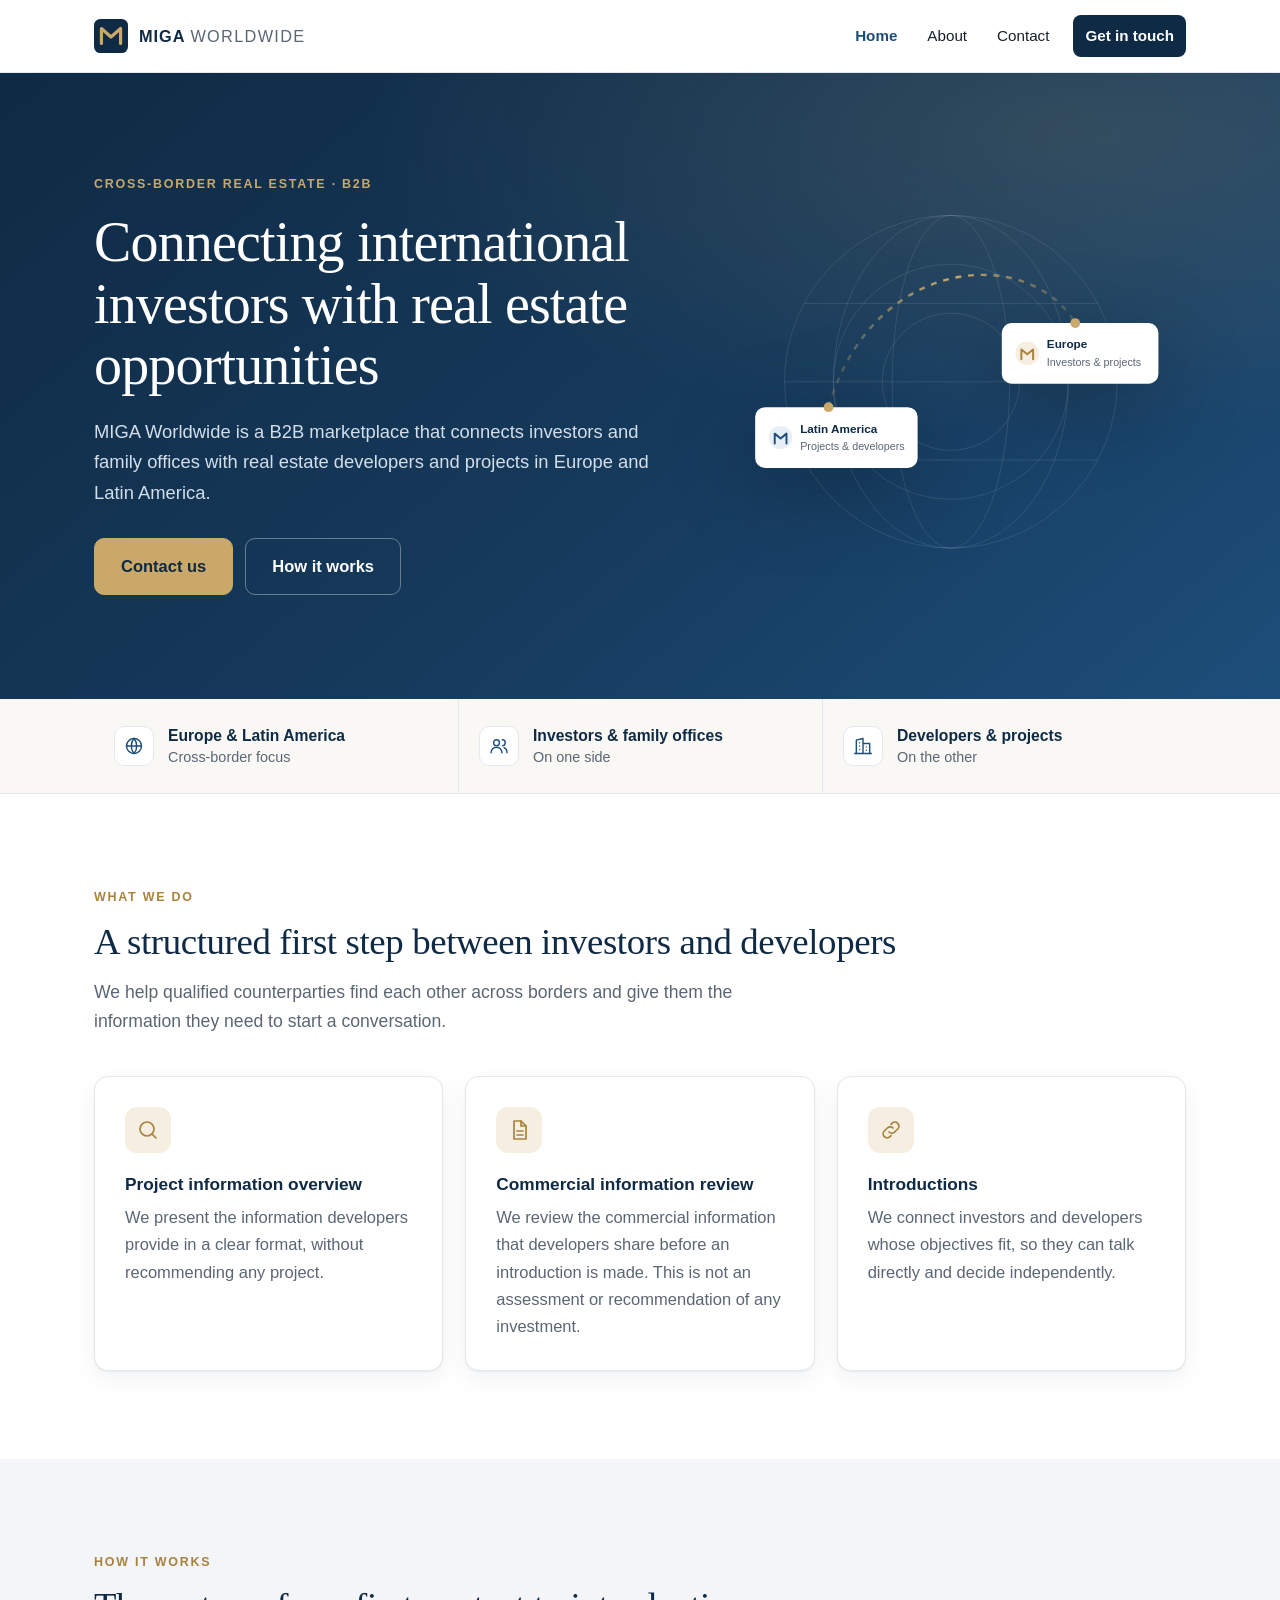
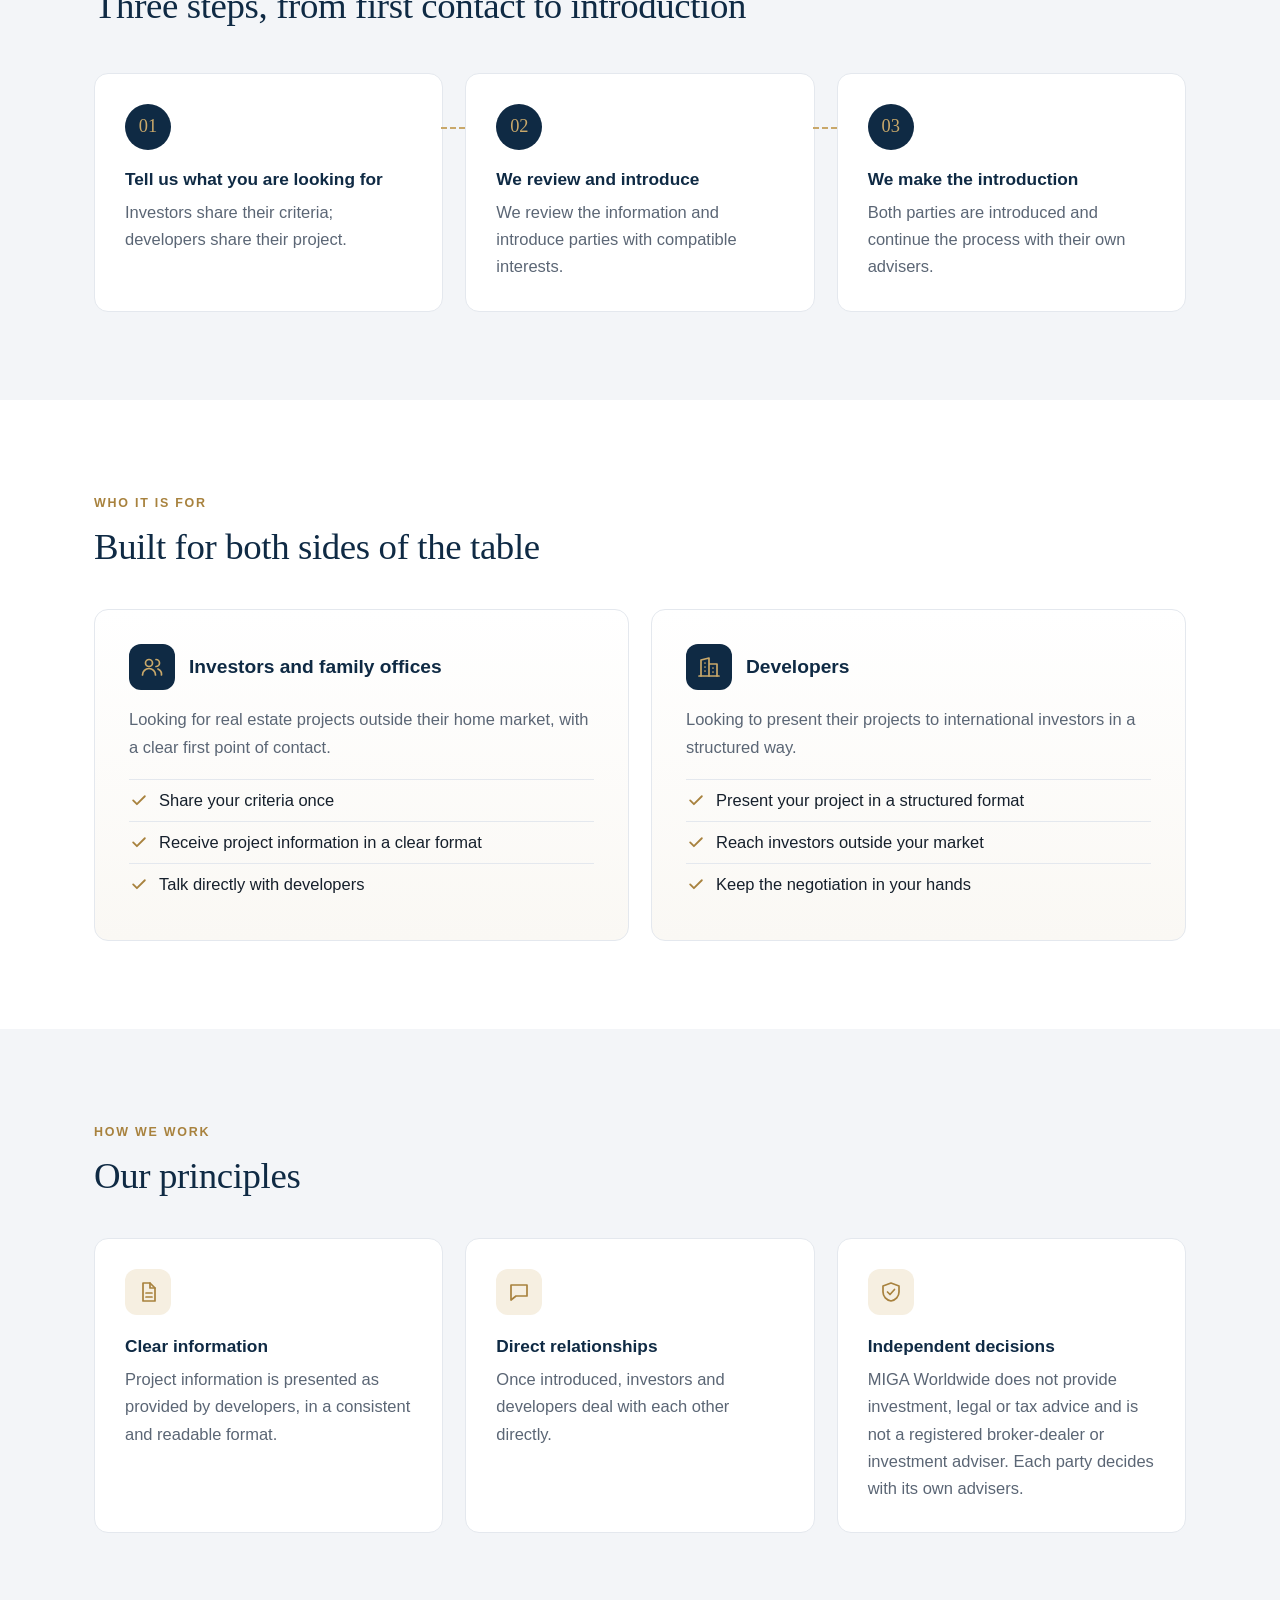
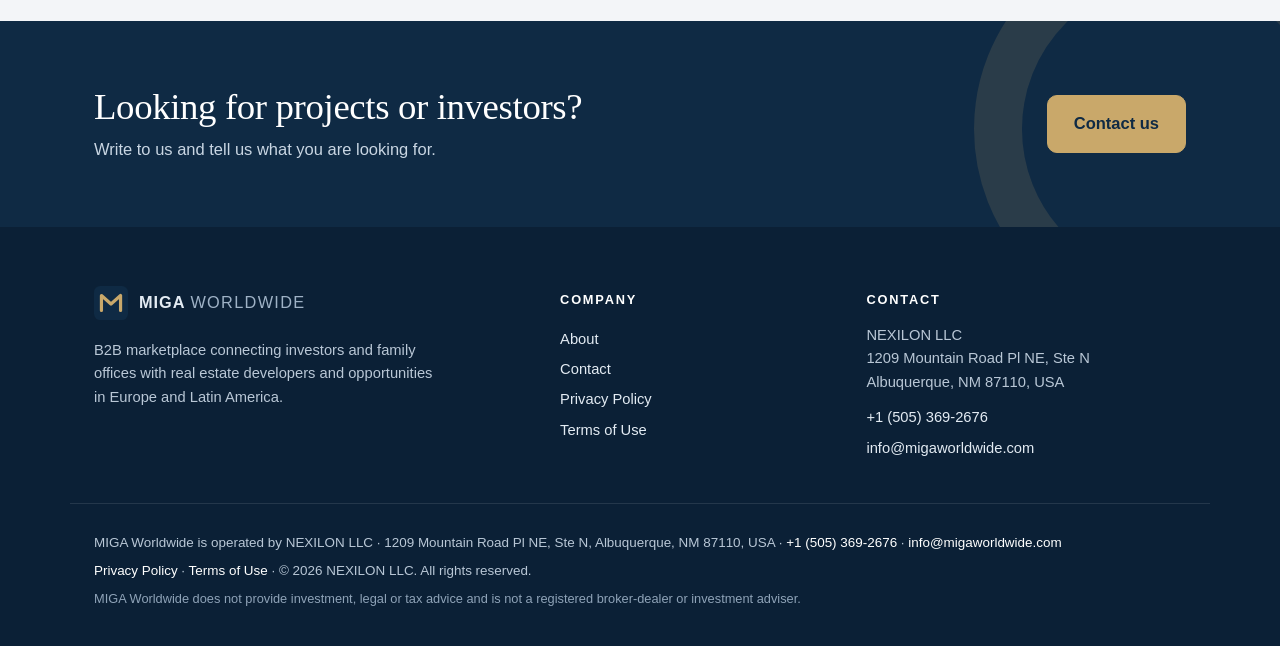
==== commit 1abc41b5: "Teléfono de empresa +1 505 (D4)" ====
--- a/index.html
+++ b/index.html
@@ -130,11 +130,11 @@
     <div>
       <h4>Contact</h4>
       <address>NEXILON LLC<br>1209 Mountain Road Pl NE, Ste N<br>Albuquerque, NM 87110, USA</address>
-      <a href="mailto:info@migaworldwide.com">info@migaworldwide.com</a>
+      <a href="tel:+15053692676">+1 (505) 369-2676</a><a href="mailto:info@migaworldwide.com">info@migaworldwide.com</a>
     </div>
   </div>
   <div class="wrap foot-legal">
-    <p>MIGA Worldwide is operated by NEXILON LLC · 1209 Mountain Road Pl NE, Ste N, Albuquerque, NM 87110, USA · <a href="mailto:info@migaworldwide.com">info@migaworldwide.com</a></p>
+    <p>MIGA Worldwide is operated by NEXILON LLC · 1209 Mountain Road Pl NE, Ste N, Albuquerque, NM 87110, USA · <a href="tel:+15053692676">+1 (505) 369-2676</a> · <a href="mailto:info@migaworldwide.com">info@migaworldwide.com</a></p>
     <p><a href="/privacy/">Privacy Policy</a> · <a href="/terms/">Terms of Use</a> · &copy; 2026 NEXILON LLC. All rights reserved.</p>
     <p class="disclaimer">MIGA Worldwide does not provide investment, legal or tax advice and is not a registered broker-dealer or investment adviser.</p>
   </div>
